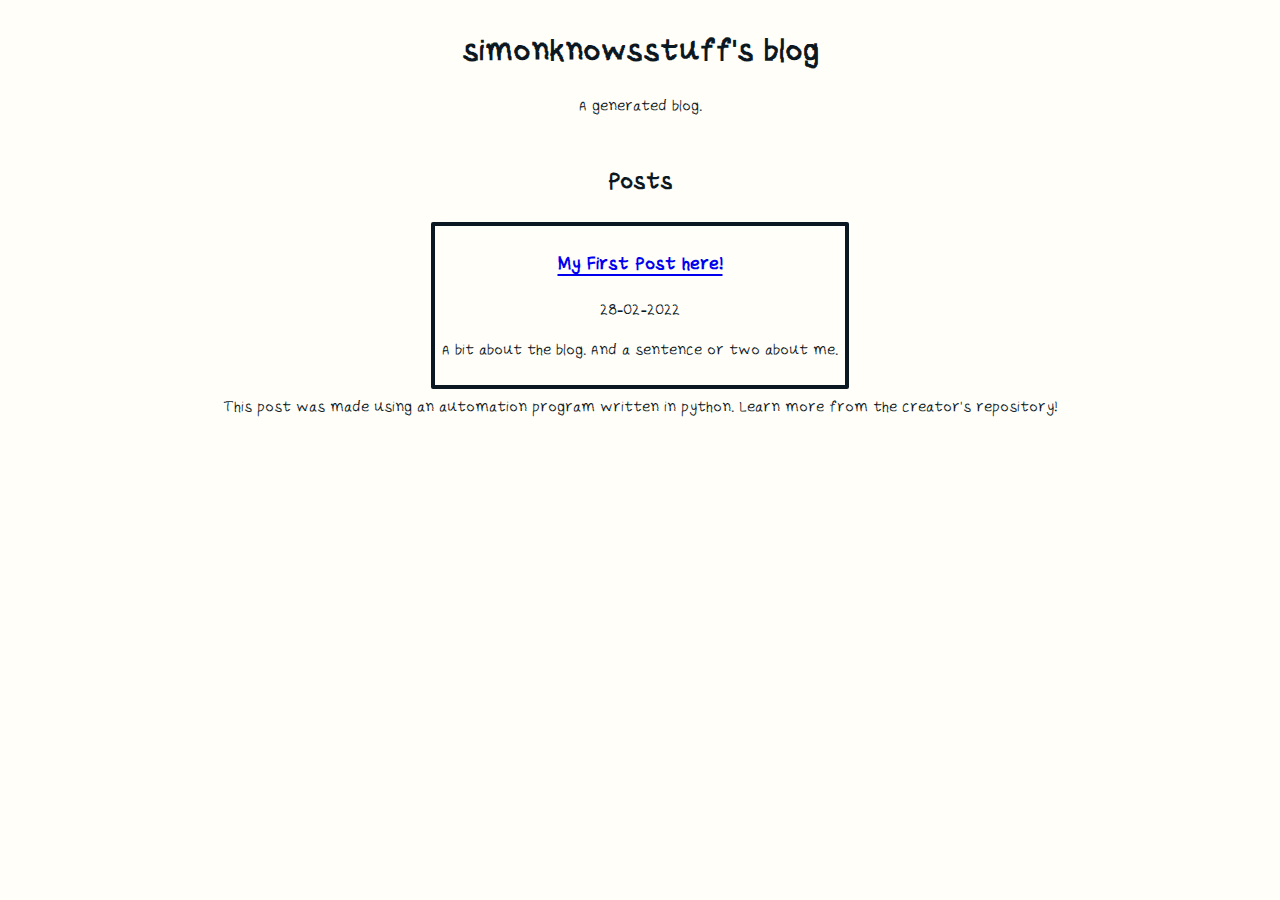
==== index.html @ 39f88b5a "Build: (72a371d) Update main.yaml" ====
<!DOCTYPE html>
<html lang="en">
 <head>
  <meta charset="utf-8"/>
  <meta content="IE=edge" http-equiv="X-UA-Compatible"/>
  <meta content="width=device-width, initial-scale=1.0" name="viewport"/>
  <link href="style.css" rel="stylesheet"/>
  <title>
   My Blog!
  </title>
 </head>
 <body>
  <header>
   <h1>
    simonknowsstuff's blog
   </h1>
   <p>
    A generated blog.
   </p>
  </header>
  <main>
   <h2>
    Posts
   </h2>
   <div id="posts">
    <div class="post">
     <h3>
      <a href="posts/my-first-post.html">
       My First Post here!
      </a>
     </h3>
     <p class="post_date">
      28-02-2022
     </p>
     <p>
      A bit about the blog. And a sentence or two about me.
     </p>
    </div>
   </div>
  </main>
  <footer>
   This post was made using an automation program written in python. Learn more from the creator's repository!
  </footer>
 </body>
</html>
---- style.css ----
@font-face {
    font-family: Shaggy;
    src: url('Shaggy-Regular.ttf') format('truetype');
    font-style: normal;
    font-weight: normal;
}

:root {
    --base-clr-1: #0C1821;
    --base-clr-2: #fffef9;
}
html {
    font-size: 20px;
}

body {
    height: 100%;
    text-align: center;
    color: var(--base-clr-1);
    background-color: var(--base-clr-2);
    font-family: 'Shaggy', sans-serif;

    display: flex;
    flex-direction: column;
    align-items: center;
    gap: 10px;
}

#posts {
    border: 4px solid var(--base-clr-1);
    border-radius: 2px;
    min-width: 400px;
    padding: 5px;

    display: flex;
    flex-direction: column;
}

.post-1 {
    background-color: var(--base-clr-1);
    color: var(--base-clr-2);
}

.post-2 {
    background-color: var(--base-clr-2);
    color: var(--base-clr-1);
}

#post-container {
    display: flex;
    flex-direction: column;
    align-items: center;
    gap: 5px;

    width: 80%;
    border: 4px solid var(--base-clr-1);
}

#post-container img {
    width: 80%;
}
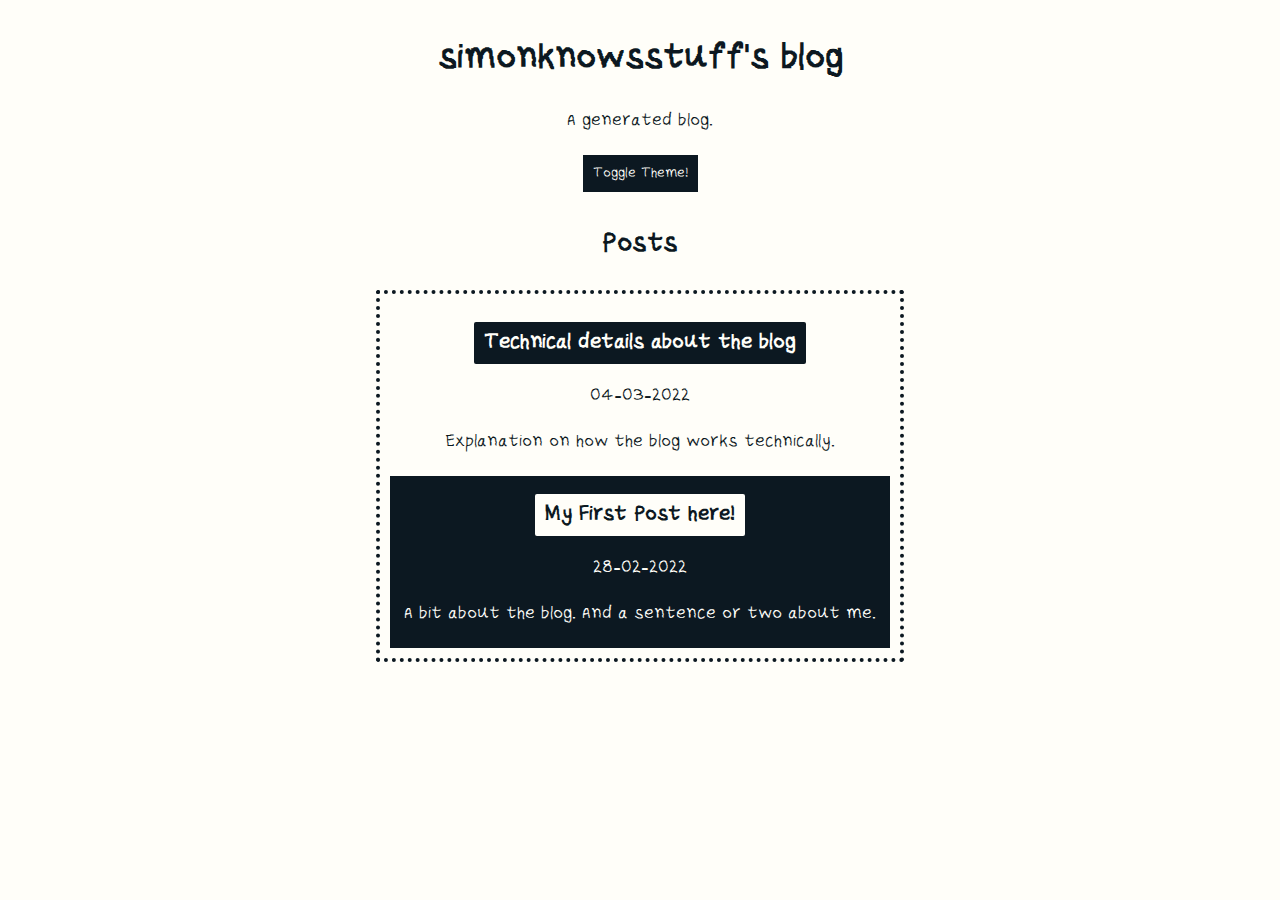
==== commit fdc9c99c: "Build: (0b4021d) New post, slight changes to the template." ====
--- a/index.html
+++ b/index.html
@@ -5,6 +5,8 @@
   <meta content="IE=edge" http-equiv="X-UA-Compatible"/>
   <meta content="width=device-width, initial-scale=1.0" name="viewport"/>
   <link href="style.css" rel="stylesheet"/>
+  <script src="script.js">
+  </script>
   <title>
    My Blog!
   </title>
@@ -17,13 +19,29 @@
    <p>
     A generated blog.
    </p>
+   <button onclick="toggle_color()">
+    Toggle Theme!
+   </button>
   </header>
   <main>
    <h2>
     Posts
    </h2>
    <div id="posts">
-    <div class="post">
+    <div class="post-2 post">
+     <h3>
+      <a href="posts/more-about-blog.html">
+       Technical details about the blog
+      </a>
+     </h3>
+     <p class="post_date">
+      04-03-2022
+     </p>
+     <p>
+      Explanation on how the blog works technically.
+     </p>
+    </div>
+    <div class="post-1 post">
      <h3>
       <a href="posts/my-first-post.html">
        My First Post here!
@@ -38,8 +56,5 @@
     </div>
    </div>
   </main>
-  <footer>
-   This post was made using an automation program written in python. Learn more from the creator's repository!
-  </footer>
  </body>
 </html>--- a/style.css
+++ b/style.css
@@ -8,9 +8,10 @@
 :root {
     --base-clr-1: #0C1821;
     --base-clr-2: #fffef9;
+    --miscellaneous-colr: #646536;
 }
 html {
-    font-size: 20px;
+    font-size: 23px;
 }
 
 body {
@@ -27,10 +28,10 @@
 }
 
 #posts {
-    border: 4px solid var(--base-clr-1);
+    border: 4px dotted var(--base-clr-1);
     border-radius: 2px;
-    min-width: 400px;
-    padding: 5px;
+    min-width: 500px;
+    padding: 10px;
 
     display: flex;
     flex-direction: column;
@@ -52,10 +53,65 @@
     align-items: center;
     gap: 5px;
 
-    width: 80%;
-    border: 4px solid var(--base-clr-1);
+    width: 90%;
+    border: 4px dotted var(--base-clr-1);
 }
 
 #post-container img {
     width: 80%;
-}+}
+
+#post {
+    border: dotted 1px;
+}
+
+/* Fixing those ugly links and setting up buttons */
+a {
+    background-color: var(--base-clr-1);
+    color: var(--base-clr-2);
+    padding: 10px;
+    border-radius: 2px;
+}
+.post-1 a {
+    background-color: var(--base-clr-2);
+    color: var(--base-clr-1);
+}
+.post-2 a {
+    background-color: var(--base-clr-1);
+    color: var(--base-clr-2);
+}
+a:hover { padding: 12px; }
+a:link { text-decoration: none; }
+a:visited { text-decoration: none; }
+a:hover { text-decoration: none; }
+a:active { text-decoration: none; }
+
+button {
+    background-color: var(--base-clr-1);
+    color: var(--base-clr-2);
+    border: none;
+    padding: 10px;
+    font-family: 'Shaggy', sans-serif;
+    font-size: large;
+    cursor: pointer;
+    outline: inherit;
+}
+button:hover { padding: 12px; }
+
+/* Different styles for posts */
+#post-container a {
+    background-color: var(--base-clr-2);
+    color: var(--miscellaneous-colr);
+    padding: 0%;
+    border-radius: 0%;
+}
+
+#post-container a:hover {padding: 0px;}
+#post-container a:link {text-decoration: underline;}
+
+/* Small screen size support */
+@media only screen and (max-width: 550px) {
+    #posts {
+        min-width: 300px;
+    }
+  }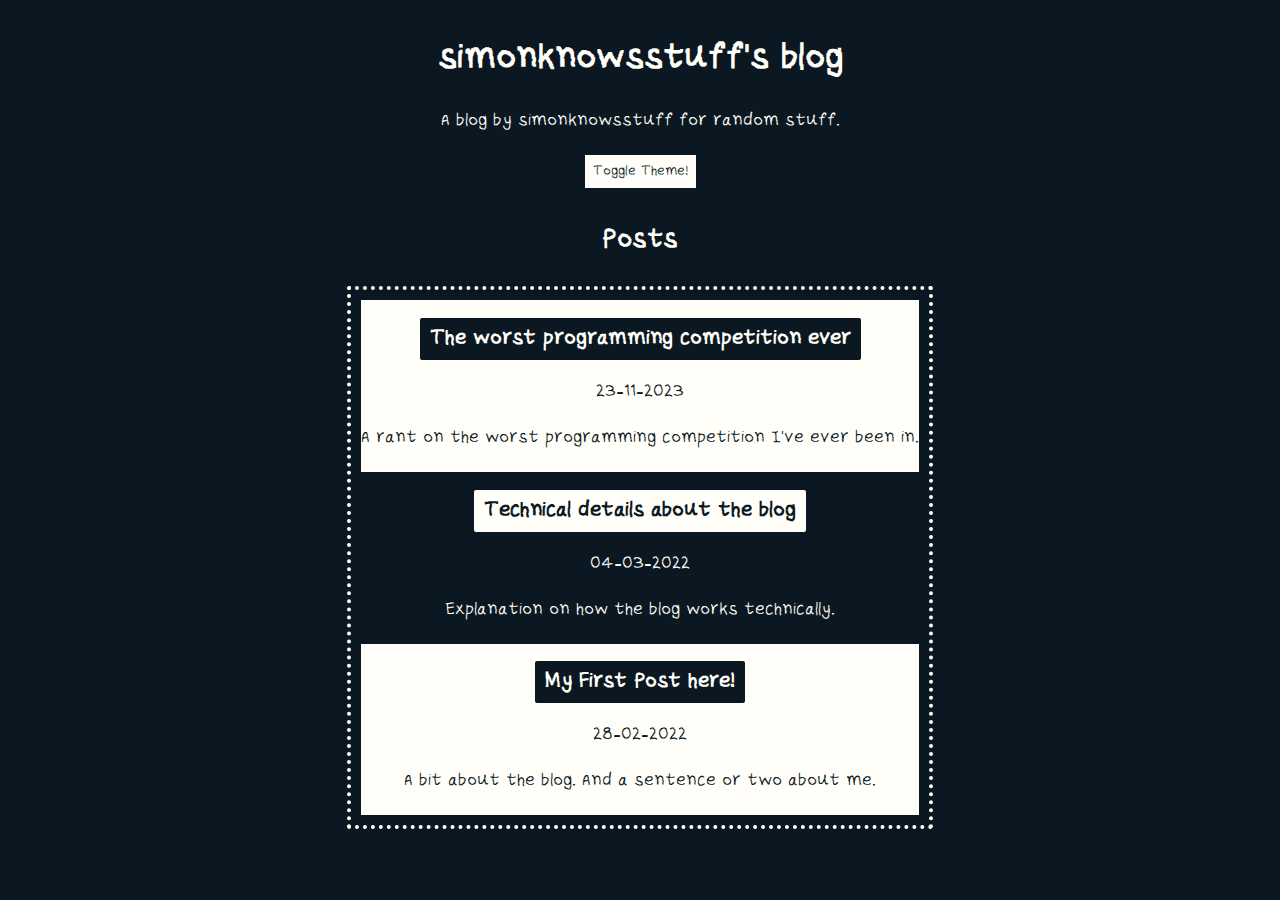
==== commit 770c3ea3: "Build: (cb8fe41) New post + bug fix for index page" ====
--- a/index.html
+++ b/index.html
@@ -11,13 +11,13 @@
    My Blog!
   </title>
  </head>
- <body>
+ <body onload="color_index()">
   <header>
    <h1>
     simonknowsstuff's blog
    </h1>
    <p>
-    A generated blog.
+    A blog by simonknowsstuff for random stuff.
    </p>
    <button onclick="toggle_color()">
     Toggle Theme!
@@ -28,7 +28,20 @@
     Posts
    </h2>
    <div id="posts">
-    <div class="post-2 post">
+    <div class="post">
+     <h3>
+      <a href="posts/rant-on-a-programming-comp.html">
+       The worst programming competition ever
+      </a>
+     </h3>
+     <p class="post_date">
+      23-11-2023
+     </p>
+     <p>
+      A rant on the worst programming competition I've ever been in.
+     </p>
+    </div>
+    <div class="post">
      <h3>
       <a href="posts/more-about-blog.html">
        Technical details about the blog
@@ -41,7 +54,7 @@
       Explanation on how the blog works technically.
      </p>
     </div>
-    <div class="post-1 post">
+    <div class="post">
      <h3>
       <a href="posts/my-first-post.html">
        My First Post here!
--- a/style.css
+++ b/style.css
@@ -80,7 +80,7 @@
     background-color: var(--base-clr-1);
     color: var(--base-clr-2);
 }
-a:hover { padding: 12px; }
+a:hover { padding: 10px; }
 a:link { text-decoration: none; }
 a:visited { text-decoration: none; }
 a:hover { text-decoration: none; }
@@ -90,13 +90,13 @@
     background-color: var(--base-clr-1);
     color: var(--base-clr-2);
     border: none;
-    padding: 10px;
+    padding: 8px;
     font-family: 'Shaggy', sans-serif;
     font-size: large;
     cursor: pointer;
     outline: inherit;
 }
-button:hover { padding: 12px; }
+button:hover { padding: 10px; }
 
 /* Different styles for posts */
 #post-container a {
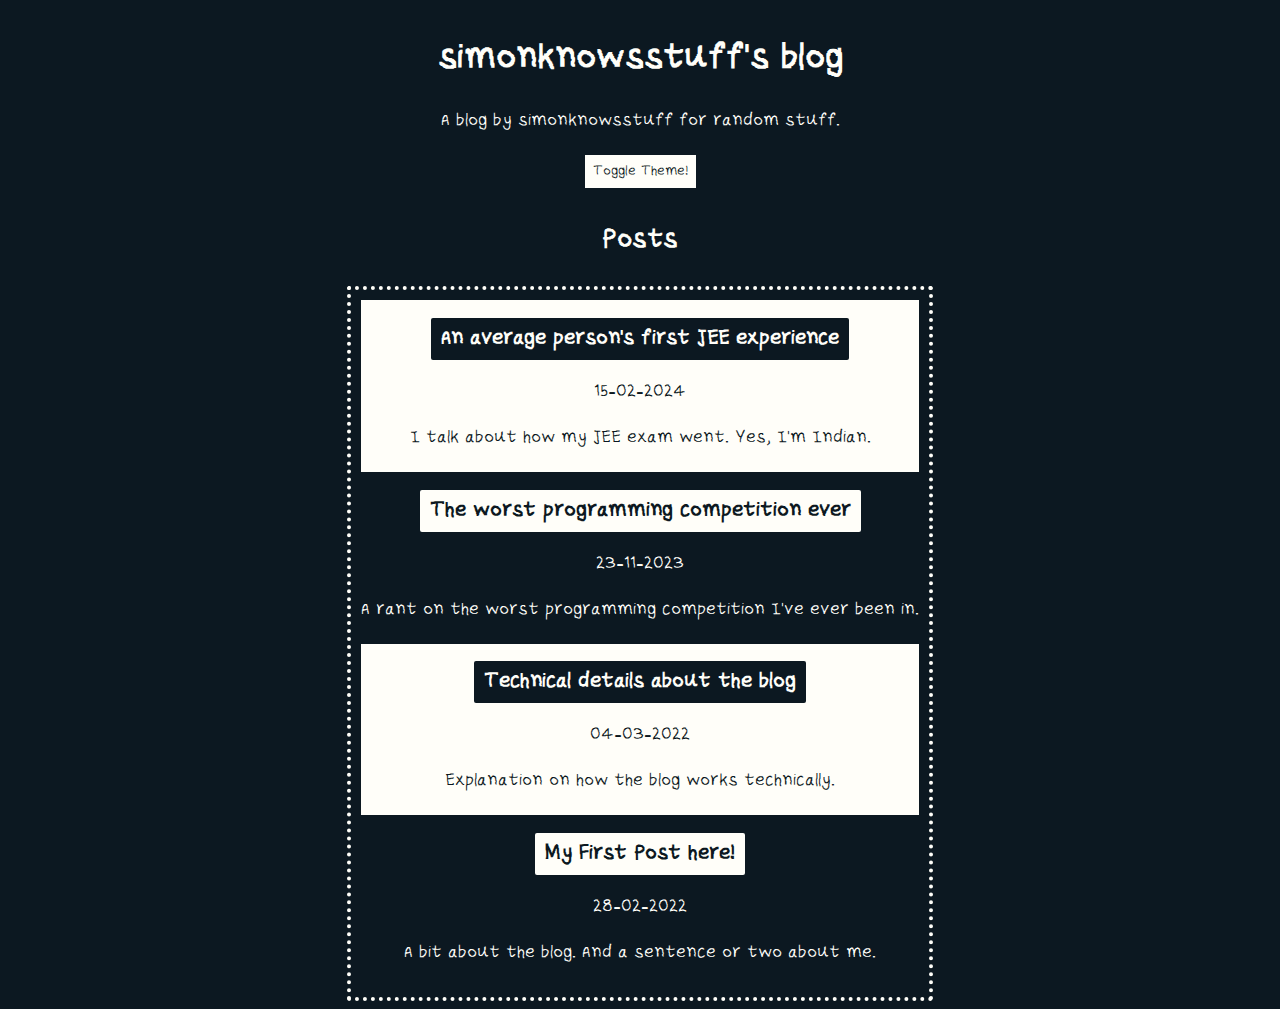
==== commit 88fef9e1: "Build: (e2007d7) New post!" ====
--- a/index.html
+++ b/index.html
@@ -28,6 +28,19 @@
     Posts
    </h2>
    <div id="posts">
+    <div class="post">
+     <h3>
+      <a href="posts/first-jee.html">
+       An average person's first JEE experience
+      </a>
+     </h3>
+     <p class="post_date">
+      15-02-2024
+     </p>
+     <p>
+      I talk about how my JEE exam went. Yes, I'm Indian.
+     </p>
+    </div>
     <div class="post">
      <h3>
       <a href="posts/rant-on-a-programming-comp.html">
@@ -70,4 +83,4 @@
    </div>
   </main>
  </body>
-</html>+</html>
--- a/style.css
+++ b/style.css
@@ -114,4 +114,26 @@
     #posts {
         min-width: 300px;
     }
-  }+  }
+
+.img-container {
+    display: flex;
+    flex-direction: row;
+    align-items: flex-start;
+    justify-content: center;
+    flex-wrap: wrap;
+    width: 90%
+}
+
+.img-container img {
+    flex: 0 0;
+    height: auto;
+    max-height: 260px;
+}
+
+code {
+    display: block;
+    font-size: 14px;
+    white-space: pre-wrap;
+    text-align: left;
+}